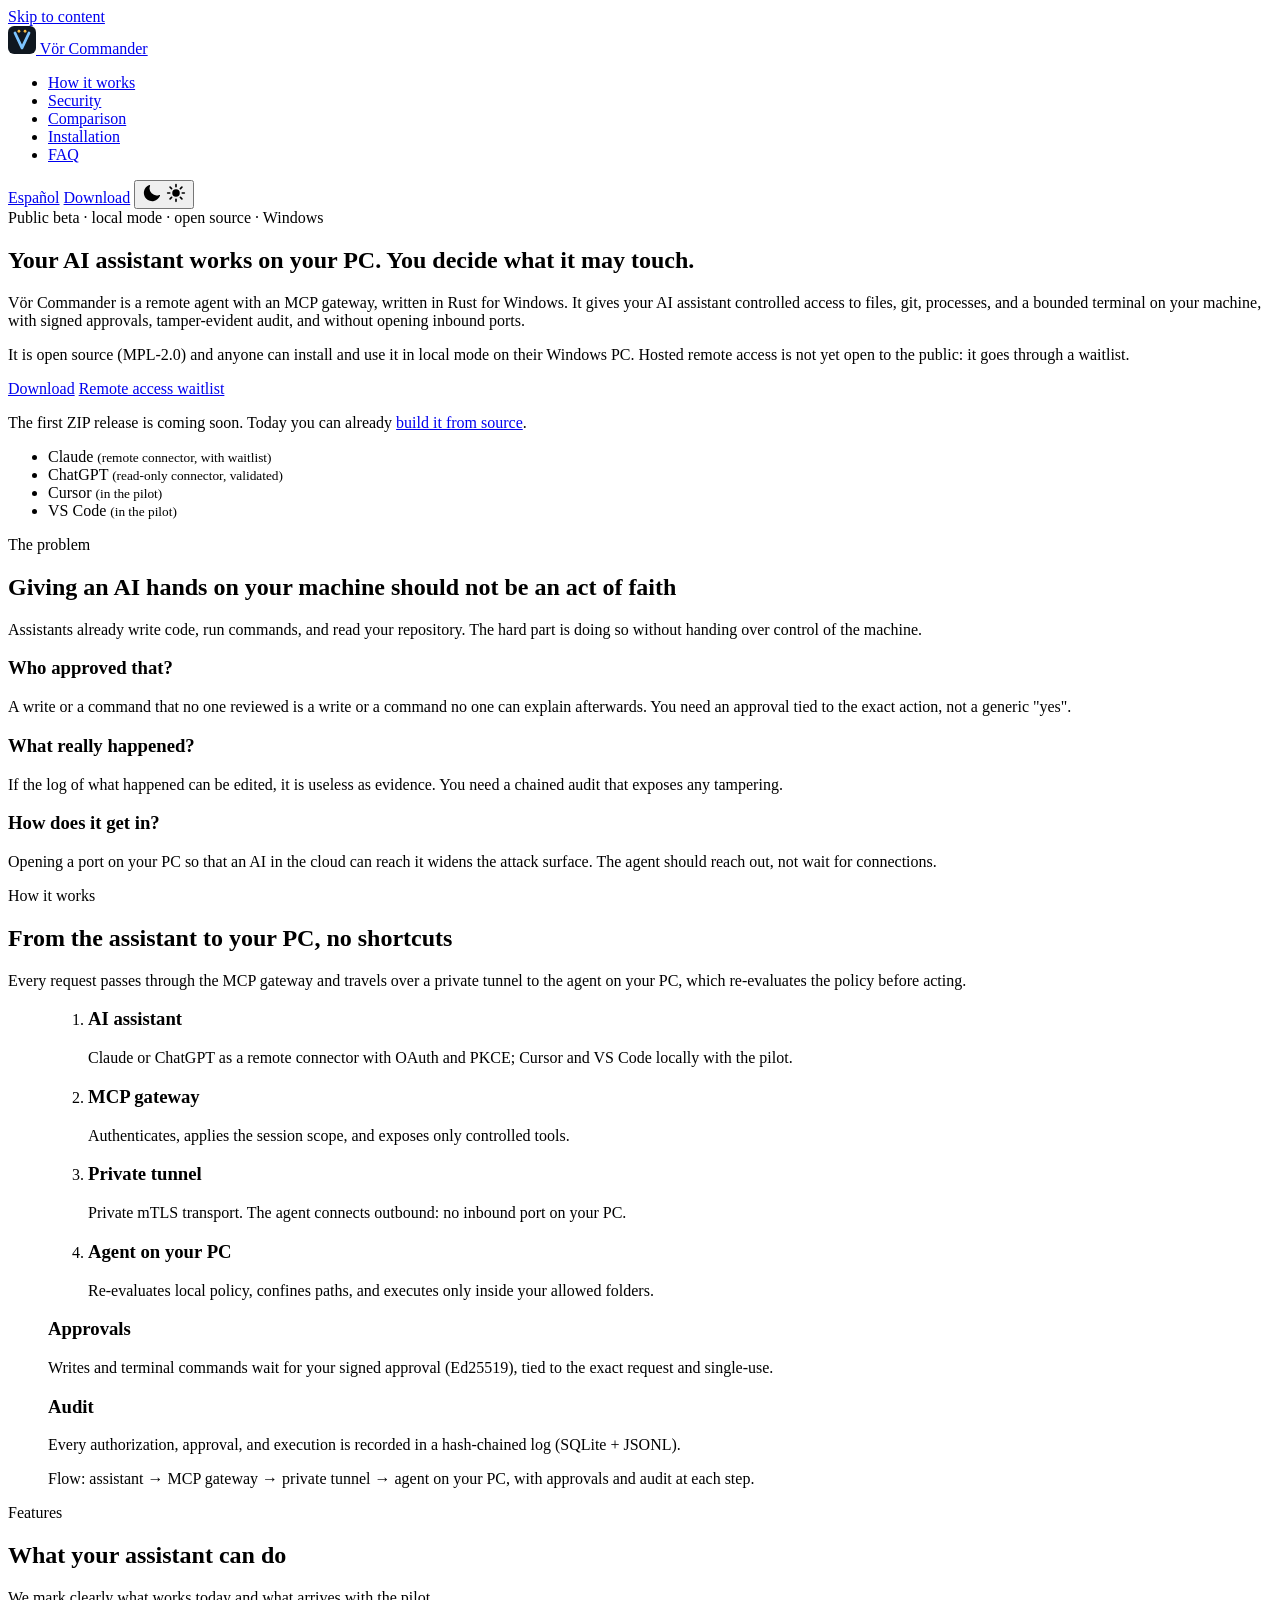
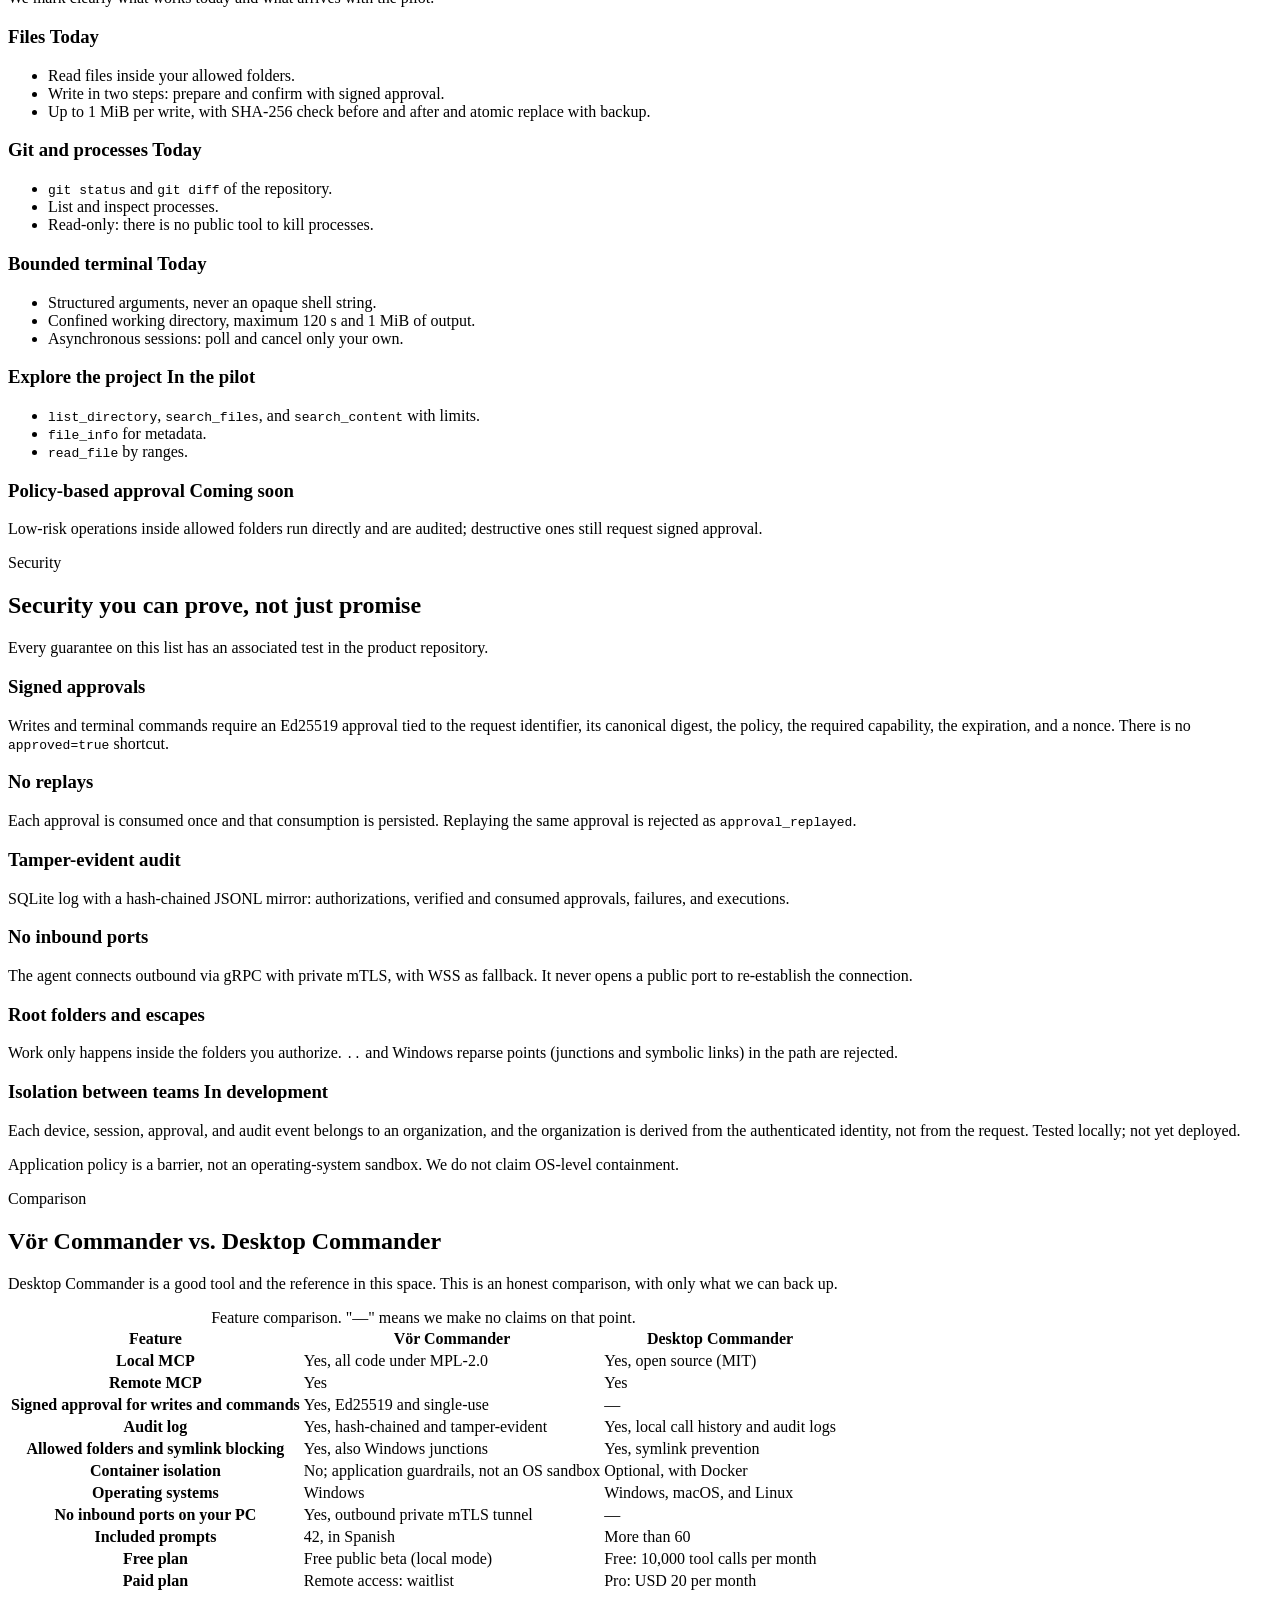
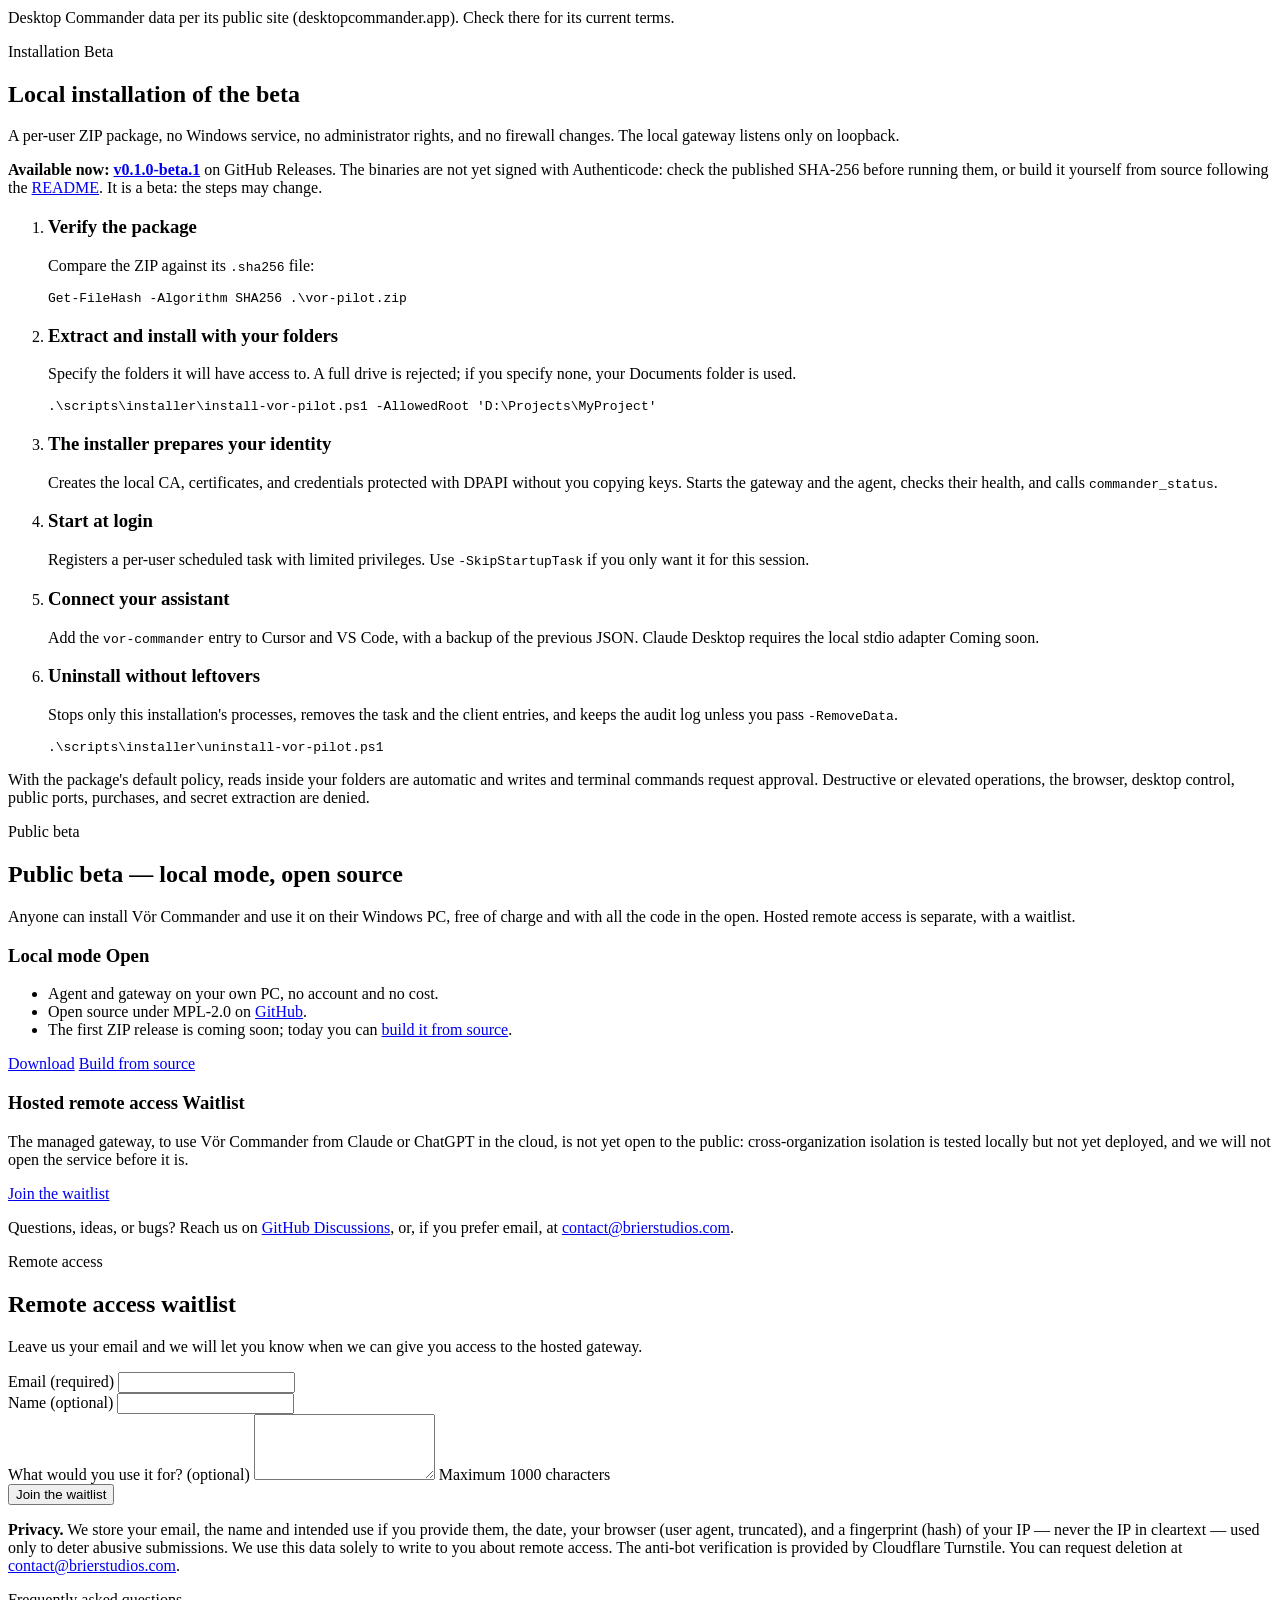
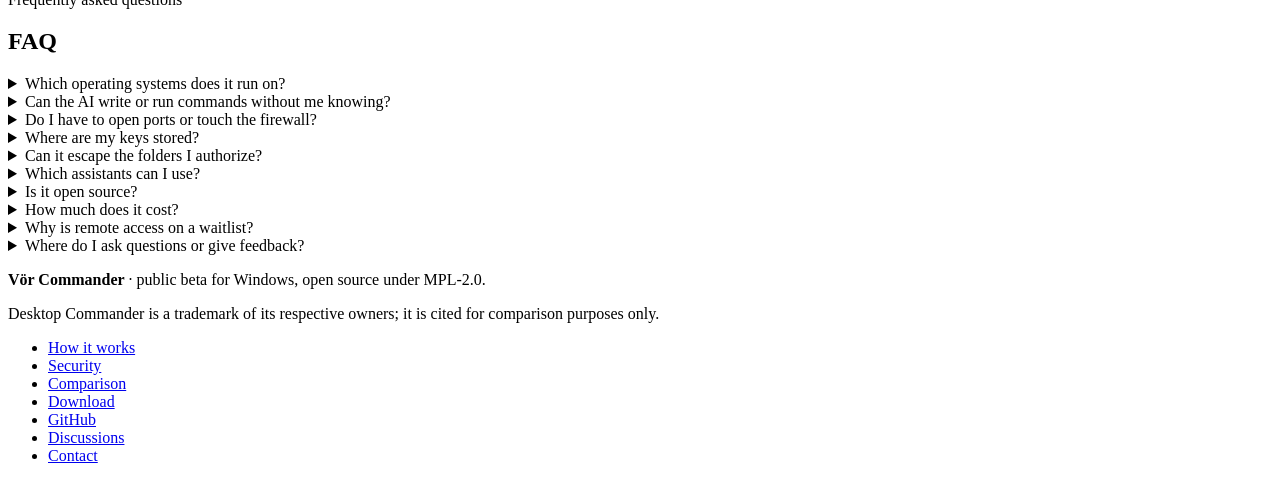
==== site/en/index.html @ 5ceae53d "Beta 2: escritura y terminal con aprobacion firmada, endurecimiento de seguridad y web en ingles - E" ====
<!doctype html>
<html lang="en">
<head>
  <meta charset="utf-8">
  <meta name="viewport" content="width=device-width, initial-scale=1">
  <title>Vör Commander — public beta, open source</title>
  <meta name="description" content="Vör Commander gives your AI assistant controlled access to files, git, processes, and a bounded terminal on your Windows PC, with signed approvals, tamper-evident audit, and no open ports. Public beta in local mode, open source under MPL-2.0.">
  <meta name="color-scheme" content="light dark">
  <meta name="theme-color" content="#f7f8fa" media="(prefers-color-scheme: light)">
  <meta name="theme-color" content="#0c1117" media="(prefers-color-scheme: dark)">
  <meta property="og:type" content="website">
  <meta property="og:title" content="Vör Commander — public beta, open source">
  <meta property="og:description" content="The same power over your machine, with security you can prove: signed approvals, audit, and no open ports.">
  <meta property="og:locale" content="en_US">
  <meta property="og:locale:alternate" content="es_ES">
  <link rel="alternate" hreflang="es" href="https://vorcommander.app/">
  <link rel="alternate" hreflang="en" href="https://vorcommander.app/en/">
  <link rel="alternate" hreflang="x-default" href="https://vorcommander.app/">
  <link rel="icon" href="/assets/favicon.svg" type="image/svg+xml">
  <link rel="stylesheet" href="/assets/styles.css">
  <script src="/assets/theme-init.js"></script>
  <script src="/assets/main.js" defer></script>
  <script src="/assets/waitlist.js" defer></script>
  <script src="/assets/lang-switch.js" defer></script>
  <script src="https://challenges.cloudflare.com/turnstile/v0/api.js" async defer></script>
</head>
<body>
  <a class="skip-link" href="#main">Skip to content</a>

  <header class="site-header">
    <div class="wrap header-inner">
      <a class="brand" href="#top" aria-label="Vör Commander, home">
        <svg viewBox="0 0 32 32" width="28" height="28" aria-hidden="true" focusable="false"><rect width="32" height="32" rx="7" fill="#0f1720"/><path d="M8 8l8 17 8-17" fill="none" stroke="#7cc4ff" stroke-width="3.2" stroke-linecap="round" stroke-linejoin="round"/><circle cx="12.5" cy="6" r="1.6" fill="#f5b942"/><circle cx="19.5" cy="6" r="1.6" fill="#f5b942"/></svg>
        Vör Commander
      </a>
      <nav class="nav" aria-label="Main">
        <ul class="nav-links">
          <li><a href="#como-funciona">How it works</a></li>
          <li><a href="#seguridad">Security</a></li>
          <li><a href="#comparativa">Comparison</a></li>
          <li><a href="#instalacion">Installation</a></li>
          <li><a href="#faq">FAQ</a></li>
        </ul>
        <a class="lang-switch" href="/" hreflang="es" lang="es">Español</a>
        <a class="btn btn-primary btn-sm header-cta" href="#beta">Download</a>
        <button class="theme-toggle" id="theme-toggle" type="button" aria-label="Change theme" aria-pressed="false" data-label-to-light="Switch to light theme" data-label-to-dark="Switch to dark theme">
          <svg class="icon-moon" viewBox="0 0 24 24" width="20" height="20" aria-hidden="true" focusable="false"><path fill="currentColor" d="M20.7 14.3A8.5 8.5 0 0 1 9.7 3.3a.75.75 0 0 0-.98-.9A10 10 0 1 0 21.6 15.3a.75.75 0 0 0-.9-1z"/></svg>
          <svg class="icon-sun" viewBox="0 0 24 24" width="20" height="20" aria-hidden="true" focusable="false"><circle cx="12" cy="12" r="4.5" fill="currentColor"/><g stroke="currentColor" stroke-width="2" stroke-linecap="round"><path d="M12 2v2.5M12 19.5V22M2 12h2.5M19.5 12H22M4.9 4.9l1.8 1.8M17.3 17.3l1.8 1.8M4.9 19.1l1.8-1.8M17.3 6.7l1.8-1.8"/></g></svg>
        </button>
      </nav>
    </div>
  </header>

  <main id="main">

    <!-- Hero -->
    <section class="hero" id="top" aria-labelledby="hero-title">
      <div class="wrap">
        <span class="eyebrow">Public beta · local mode · open source · Windows</span>
        <h1 id="hero-title">Your AI assistant works on your PC. <span>You decide what it may touch.</span></h1>
        <p class="lead">Vör Commander is a remote agent with an MCP gateway, written in Rust for Windows. It gives your AI assistant controlled access to files, git, processes, and a bounded terminal on your machine, with signed approvals, tamper-evident audit, and without opening inbound ports.</p>
        <p class="lead">It is open source (MPL-2.0) and anyone can install and use it in local mode on their Windows PC. Hosted remote access is not yet open to the public: it goes through a waitlist.</p>
        <div class="hero-actions">
          <a class="btn btn-primary" href="https://github.com/BrierAinz/vor-commander/releases">Download</a>
          <a class="btn btn-ghost" href="#lista-espera">Remote access waitlist</a>
        </div>
        <p class="hero-note">The first ZIP release is coming soon. Today you can already <a href="https://github.com/BrierAinz/vor-commander#readme">build it from source</a>.</p>
        <ul class="clients" aria-label="Compatible assistants">
          <li>Claude <small>(remote connector, with waitlist)</small></li>
          <li>ChatGPT <small>(read-only connector, validated)</small></li>
          <li>Cursor <small>(in the pilot)</small></li>
          <li>VS Code <small>(in the pilot)</small></li>
        </ul>
      </div>
    </section>

    <!-- Problema -->
    <section class="alt" id="problema" aria-labelledby="problema-title">
      <div class="wrap">
        <div class="section-head">
          <span class="eyebrow">The problem</span>
          <h2 id="problema-title">Giving an AI hands on your machine should not be an act of faith</h2>
          <p class="lead">Assistants already write code, run commands, and read your repository. The hard part is doing so without handing over control of the machine.</p>
        </div>
        <div class="grid grid-3">
          <div class="card">
            <h3>Who approved that?</h3>
            <p>A write or a command that no one reviewed is a write or a command no one can explain afterwards. You need an approval tied to the exact action, not a generic "yes".</p>
          </div>
          <div class="card">
            <h3>What really happened?</h3>
            <p>If the log of what happened can be edited, it is useless as evidence. You need a chained audit that exposes any tampering.</p>
          </div>
          <div class="card">
            <h3>How does it get in?</h3>
            <p>Opening a port on your PC so that an AI in the cloud can reach it widens the attack surface. The agent should reach out, not wait for connections.</p>
          </div>
        </div>
      </div>
    </section>

    <!-- Cómo funciona -->
    <section id="como-funciona" aria-labelledby="como-title">
      <div class="wrap">
        <div class="section-head">
          <span class="eyebrow">How it works</span>
          <h2 id="como-title">From the assistant to your PC, no shortcuts</h2>
          <p class="lead">Every request passes through the MCP gateway and travels over a private tunnel to the agent on your PC, which re-evaluates the policy before acting.</p>
        </div>

        <figure class="flow-figure" aria-labelledby="flow-caption">
          <ol class="flow">
            <li>
              <h3>AI assistant</h3>
              <p>Claude or ChatGPT as a remote connector with OAuth and PKCE; Cursor and VS Code locally with the pilot.</p>
            </li>
            <li>
              <h3>MCP gateway</h3>
              <p>Authenticates, applies the session scope, and exposes only controlled tools.</p>
            </li>
            <li>
              <h3>Private tunnel</h3>
              <p>Private mTLS transport. The agent connects outbound: no inbound port on your PC.</p>
            </li>
            <li>
              <h3>Agent on your PC</h3>
              <p>Re-evaluates local policy, confines paths, and executes only inside your allowed folders.</p>
            </li>
          </ol>
          <div class="flow-rails">
            <div class="rail rail-approve">
              <h3>Approvals</h3>
              <p>Writes and terminal commands wait for your signed approval (Ed25519), tied to the exact request and single-use.</p>
            </div>
            <div class="rail rail-audit">
              <h3>Audit</h3>
              <p>Every authorization, approval, and execution is recorded in a hash-chained log (SQLite + JSONL).</p>
            </div>
          </div>
          <figcaption id="flow-caption" class="note">Flow: assistant → MCP gateway → private tunnel → agent on your PC, with approvals and audit at each step.</figcaption>
        </figure>
      </div>
    </section>

    <!-- Funciones -->
    <section class="alt" id="funciones" aria-labelledby="funciones-title">
      <div class="wrap">
        <div class="section-head">
          <span class="eyebrow">Features</span>
          <h2 id="funciones-title">What your assistant can do</h2>
          <p class="lead">We mark clearly what works today and what arrives with the pilot.</p>
        </div>
        <div class="grid grid-3">
          <div class="card">
            <h3>Files <span class="tag tag-live">Today</span></h3>
            <ul>
              <li>Read files inside your allowed folders.</li>
              <li>Write in two steps: prepare and confirm with signed approval.</li>
              <li>Up to 1 MiB per write, with SHA-256 check before and after and atomic replace with backup.</li>
            </ul>
          </div>
          <div class="card">
            <h3>Git and processes <span class="tag tag-live">Today</span></h3>
            <ul>
              <li><code>git status</code> and <code>git diff</code> of the repository.</li>
              <li>List and inspect processes.</li>
              <li>Read-only: there is no public tool to kill processes.</li>
            </ul>
          </div>
          <div class="card">
            <h3>Bounded terminal <span class="tag tag-live">Today</span></h3>
            <ul>
              <li>Structured arguments, never an opaque shell string.</li>
              <li>Confined working directory, maximum 120 s and 1 MiB of output.</li>
              <li>Asynchronous sessions: poll and cancel only your own.</li>
            </ul>
          </div>
          <div class="card">
            <h3>Explore the project <span class="tag tag-soon">In the pilot</span></h3>
            <ul>
              <li><code>list_directory</code>, <code>search_files</code>, and <code>search_content</code> with limits.</li>
              <li><code>file_info</code> for metadata.</li>
              <li><code>read_file</code> by ranges.</li>
            </ul>
          </div>
          <div class="card">
            <h3>Policy-based approval <span class="tag tag-soon">Coming soon</span></h3>
            <p>Low-risk operations inside allowed folders run directly and are audited; destructive ones still request signed approval.</p>
          </div>
        </div>
      </div>
    </section>

    <!-- Seguridad -->
    <section id="seguridad" aria-labelledby="seguridad-title">
      <div class="wrap">
        <div class="section-head">
          <span class="eyebrow">Security</span>
          <h2 id="seguridad-title">Security you can prove, not just promise</h2>
          <p class="lead">Every guarantee on this list has an associated test in the product repository.</p>
        </div>
        <div class="grid grid-2">
          <div class="card">
            <h3>Signed approvals</h3>
            <p>Writes and terminal commands require an Ed25519 approval tied to the request identifier, its canonical digest, the policy, the required capability, the expiration, and a nonce. There is no <code>approved=true</code> shortcut.</p>
          </div>
          <div class="card">
            <h3>No replays</h3>
            <p>Each approval is consumed once and that consumption is persisted. Replaying the same approval is rejected as <code>approval_replayed</code>.</p>
          </div>
          <div class="card">
            <h3>Tamper-evident audit</h3>
            <p>SQLite log with a hash-chained JSONL mirror: authorizations, verified and consumed approvals, failures, and executions.</p>
          </div>
          <div class="card">
            <h3>No inbound ports</h3>
            <p>The agent connects outbound via gRPC with private mTLS, with WSS as fallback. It never opens a public port to re-establish the connection.</p>
          </div>
          <div class="card">
            <h3>Root folders and escapes</h3>
            <p>Work only happens inside the folders you authorize. <code>..</code> and Windows reparse points (junctions and symbolic links) in the path are rejected.</p>
          </div>
          <div class="card">
            <h3>Isolation between teams <span class="tag tag-soon">In development</span></h3>
            <p>Each device, session, approval, and audit event belongs to an organization, and the organization is derived from the authenticated identity, not from the request. Tested locally; not yet deployed.</p>
          </div>
        </div>
        <p class="note">Application policy is a barrier, not an operating-system sandbox. We do not claim OS-level containment.</p>
      </div>
    </section>

    <!-- Comparativa -->
    <section class="alt" id="comparativa" aria-labelledby="comparativa-title">
      <div class="wrap">
        <div class="section-head">
          <span class="eyebrow">Comparison</span>
          <h2 id="comparativa-title">Vör Commander vs. Desktop Commander</h2>
          <p class="lead">Desktop Commander is a good tool and the reference in this space. This is an honest comparison, with only what we can back up.</p>
        </div>
        <div class="table-wrap">
          <table>
            <caption>Feature comparison. "—" means we make no claims on that point.</caption>
            <thead>
              <tr>
                <th scope="col">Feature</th>
                <th scope="col">Vör Commander</th>
                <th scope="col">Desktop Commander</th>
              </tr>
            </thead>
            <tbody>
              <tr>
                <th scope="row">Local MCP</th>
                <td>Yes, all code under MPL-2.0</td>
                <td class="yes">Yes, open source (MIT)</td>
              </tr>
              <tr>
                <th scope="row">Remote MCP</th>
                <td class="yes">Yes</td>
                <td class="yes">Yes</td>
              </tr>
              <tr>
                <th scope="row">Signed approval for writes and commands</th>
                <td class="yes">Yes, Ed25519 and single-use</td>
                <td>—</td>
              </tr>
              <tr>
                <th scope="row">Audit log</th>
                <td class="yes">Yes, hash-chained and tamper-evident</td>
                <td class="yes">Yes, local call history and audit logs</td>
              </tr>
              <tr>
                <th scope="row">Allowed folders and symlink blocking</th>
                <td class="yes">Yes, also Windows junctions</td>
                <td class="yes">Yes, symlink prevention</td>
              </tr>
              <tr>
                <th scope="row">Container isolation</th>
                <td>No; application guardrails, not an OS sandbox</td>
                <td class="yes">Optional, with Docker</td>
              </tr>
              <tr>
                <th scope="row">Operating systems</th>
                <td>Windows</td>
                <td class="yes">Windows, macOS, and Linux</td>
              </tr>
              <tr>
                <th scope="row">No inbound ports on your PC</th>
                <td class="yes">Yes, outbound private mTLS tunnel</td>
                <td>—</td>
              </tr>
              <tr>
                <th scope="row">Included prompts</th>
                <td class="yes">42, in Spanish</td>
                <td class="yes">More than 60</td>
              </tr>
              <tr>
                <th scope="row">Free plan</th>
                <td>Free public beta (local mode)</td>
                <td>Free: 10,000 tool calls per month</td>
              </tr>
              <tr>
                <th scope="row">Paid plan</th>
                <td>Remote access: waitlist</td>
                <td>Pro: USD 20 per month</td>
              </tr>
            </tbody>
          </table>
        </div>
        <p class="table-note">Desktop Commander data per its public site (desktopcommander.app). Check there for its current terms.</p>
      </div>
    </section>

    <!-- Instalación -->
    <section id="instalacion" aria-labelledby="instalacion-title">
      <div class="wrap">
        <div class="section-head">
          <span class="eyebrow">Installation <span class="tag tag-soon">Beta</span></span>
          <h2 id="instalacion-title">Local installation of the beta</h2>
          <p class="lead">A per-user ZIP package, no Windows service, no administrator rights, and no firewall changes. The local gateway listens only on loopback.</p>
        </div>
        <div class="callout" role="note">
          <p><strong>Available now: <a href="https://github.com/BrierAinz/vor-commander/releases/tag/v0.1.0-beta.1">v0.1.0-beta.1</a></strong> on GitHub Releases. The binaries are not yet signed with Authenticode: check the published SHA-256 before running them, or build it yourself from source following the <a href="https://github.com/BrierAinz/vor-commander#readme">README</a>. It is a beta: the steps may change.</p>
        </div>
        <ol class="steps">
          <li>
            <h3>Verify the package</h3>
            <p>Compare the ZIP against its <code>.sha256</code> file:</p>
            <pre><code>Get-FileHash -Algorithm SHA256 .\vor-pilot.zip</code></pre>
          </li>
          <li>
            <h3>Extract and install with your folders</h3>
            <p>Specify the folders it will have access to. A full drive is rejected; if you specify none, your Documents folder is used.</p>
            <pre><code>.\scripts\installer\install-vor-pilot.ps1 -AllowedRoot 'D:\Projects\MyProject'</code></pre>
          </li>
          <li>
            <h3>The installer prepares your identity</h3>
            <p>Creates the local CA, certificates, and credentials protected with DPAPI without you copying keys. Starts the gateway and the agent, checks their health, and calls <code>commander_status</code>.</p>
          </li>
          <li>
            <h3>Start at login</h3>
            <p>Registers a per-user scheduled task with limited privileges. Use <code>-SkipStartupTask</code> if you only want it for this session.</p>
          </li>
          <li>
            <h3>Connect your assistant</h3>
            <p>Add the <code>vor-commander</code> entry to Cursor and VS Code, with a backup of the previous JSON. Claude Desktop requires the local stdio adapter <span class="tag tag-soon">Coming soon</span>.</p>
          </li>
          <li>
            <h3>Uninstall without leftovers</h3>
            <p>Stops only this installation's processes, removes the task and the client entries, and keeps the audit log unless you pass <code>-RemoveData</code>.</p>
            <pre><code>.\scripts\installer\uninstall-vor-pilot.ps1</code></pre>
          </li>
        </ol>
        <p class="note">With the package's default policy, reads inside your folders are automatic and writes and terminal commands request approval. Destructive or elevated operations, the browser, desktop control, public ports, purchases, and secret extraction are denied.</p>
      </div>
    </section>

    <!-- Beta pública -->
    <section class="alt" id="beta" aria-labelledby="beta-title">
      <div class="wrap">
        <div class="section-head">
          <span class="eyebrow">Public beta</span>
          <h2 id="beta-title">Public beta — local mode, open source</h2>
          <p class="lead">Anyone can install Vör Commander and use it on their Windows PC, free of charge and with all the code in the open. Hosted remote access is separate, with a waitlist.</p>
        </div>
        <div class="grid grid-2">
          <div class="card">
            <h3>Local mode <span class="tag tag-live">Open</span></h3>
            <ul>
              <li>Agent and gateway on your own PC, no account and no cost.</li>
              <li>Open source under MPL-2.0 on <a href="https://github.com/BrierAinz/vor-commander">GitHub</a>.</li>
              <li>The first ZIP release is coming soon; today you can <a href="https://github.com/BrierAinz/vor-commander#readme">build it from source</a>.</li>
            </ul>
            <div class="card-actions">
              <a class="btn btn-primary" href="https://github.com/BrierAinz/vor-commander/releases">Download</a>
              <a class="btn btn-ghost" href="https://github.com/BrierAinz/vor-commander#readme">Build from source</a>
            </div>
          </div>
          <div class="card">
            <h3>Hosted remote access <span class="tag tag-soon">Waitlist</span></h3>
            <p>The managed gateway, to use Vör Commander from Claude or ChatGPT in the cloud, is not yet open to the public: cross-organization isolation is tested locally but not yet deployed, and we will not open the service before it is.</p>
            <div class="card-actions">
              <a class="btn btn-ghost" href="#lista-espera">Join the waitlist</a>
            </div>
          </div>
        </div>
        <p class="note">Questions, ideas, or bugs? Reach us on <a href="https://github.com/BrierAinz/vor-commander/discussions">GitHub Discussions</a>, or, if you prefer email, at <a href="mailto:contact@brierstudios.com">contact@brierstudios.com</a>.</p>
      </div>
    </section>

    <!-- Lista de espera -->
    <section id="lista-espera" aria-labelledby="lista-espera-title">
      <div class="wrap waitlist">
        <div class="section-head">
          <span class="eyebrow">Remote access</span>
          <h2 id="lista-espera-title">Remote access waitlist</h2>
          <p class="lead">Leave us your email and we will let you know when we can give you access to the hosted gateway.</p>
        </div>
        <form class="card waitlist-card" id="waitlist-form" action="/api/waitlist" method="post"
              data-msg-turnstile-pending="Wait for the anti-bot verification to finish and try again."
              data-msg-sending="Sending…"
              data-msg-bad-response="Unexpected response from the server. Try again later."
              data-msg-unexpected="Unexpected error."
              data-msg-network="No connection to the server. Try again or write to us at contact@brierstudios.com.">
          <input type="hidden" name="lang" value="en">
          <div class="field">
            <label for="wl-email">Email <span class="field-req">(required)</span></label>
            <input id="wl-email" name="email" type="email" required maxlength="254" autocomplete="email" inputmode="email" spellcheck="false">
          </div>
          <div class="field">
            <label for="wl-name">Name <span class="field-opt">(optional)</span></label>
            <input id="wl-name" name="name" type="text" maxlength="200" autocomplete="name">
          </div>
          <div class="field">
            <label for="wl-use-case">What would you use it for? <span class="field-opt">(optional)</span></label>
            <textarea id="wl-use-case" name="use_case" rows="4" maxlength="1000" aria-describedby="wl-use-case-count"></textarea>
            <span class="field-hint" id="wl-use-case-count">Maximum 1000 characters</span>
          </div>
          <div class="cf-turnstile" data-sitekey="0x4AAAAAAFDNV7vMOq8tbebd" data-language="en" data-size="flexible"></div>
          <noscript><p class="note">The anti-bot verification requires JavaScript. If you have it disabled, write to us at <a href="mailto:contact@brierstudios.com?subject=V%C3%B6r%20Commander%20waitlist">contact@brierstudios.com</a>.</p></noscript>
          <button class="btn btn-primary" type="submit">Join the waitlist</button>
          <p class="form-status" id="waitlist-status" role="status" aria-live="polite"></p>
          <p class="privacy"><strong>Privacy.</strong> We store your email, the name and intended use if you provide them, the date, your browser (user agent, truncated), and a fingerprint (hash) of your IP — never the IP in cleartext — used only to deter abusive submissions. We use this data solely to write to you about remote access. The anti-bot verification is provided by Cloudflare Turnstile. You can request deletion at <a href="mailto:contact@brierstudios.com">contact@brierstudios.com</a>.</p>
        </form>
      </div>
    </section>

    <!-- FAQ -->
    <section id="faq" aria-labelledby="faq-title">
      <div class="wrap">
        <div class="section-head">
          <span class="eyebrow">Frequently asked questions</span>
          <h2 id="faq-title">FAQ</h2>
        </div>
        <div class="faq">
          <details>
            <summary>Which operating systems does it run on?</summary>
            <div><p>The agent is written in Rust and the beta is for Windows. Interactive owner approval is currently only available on Windows.</p></div>
          </details>
          <details>
            <summary>Can the AI write or run commands without me knowing?</summary>
            <div><p>Not today: every write and every terminal command goes through a prepare step and a confirm step with your signed approval. Policy-based approval, which will let low-risk operations inside your folders pass through and be audited, arrives with the pilot; destructive operations will keep requiring your signature.</p></div>
          </details>
          <details>
            <summary>Do I have to open ports or touch the firewall?</summary>
            <div><p>No. The agent connects outbound over a private tunnel with mTLS, and the local installer does not change the Windows firewall or open public ports.</p></div>
          </details>
          <details>
            <summary>Where are my keys stored?</summary>
            <div><p>In your Windows profile, protected with DPAPI. The key you use to sign approvals is held by neither the gateway nor the agent: the agent only knows your public key.</p></div>
          </details>
          <details>
            <summary>Can it escape the folders I authorize?</summary>
            <div><p>Paths are confined to your root folders. <code>..</code> and junctions or symbolic links in the path are rejected, and the terminal's working directory must remain inside an allowed folder.</p></div>
          </details>
          <details>
            <summary>Which assistants can I use?</summary>
            <div><p>Today, Claude as a remote connector (OAuth) with all the tools: read, git, processes, approved write, and terminal. ChatGPT: read-only connector (validated). Both remote connectors go through the hosted gateway, which for now is on the <a href="#lista-espera">waitlist</a>. The local installer wires up Cursor and VS Code automatically; a stdio adapter will bring local support for Claude Desktop <span class="tag tag-soon">Coming soon</span>.</p></div>
          </details>
          <details>
            <summary>Is it open source?</summary>
            <div><p>All the code is open under MPL-2.0 and lives on <a href="https://github.com/BrierAinz/vor-commander">GitHub</a>. The hosted service is operated by Brier Studios; the "Vör Commander" brand is not covered by the code license.</p></div>
          </details>
          <details>
            <summary>How much does it cost?</summary>
            <div><p>The public beta in local mode is free. Hosted remote access does not yet have a public price: join the <a href="#lista-espera">waitlist</a> and we will write to you.</p></div>
          </details>
          <details>
            <summary>Why is remote access on a waitlist?</summary>
            <div><p>Because the hosted gateway's cross-organization isolation is tested locally but not yet deployed. Until it is, we are not opening the remote service to the public. Local mode does not depend on it and is open as of today.</p></div>
          </details>
          <details>
            <summary>Where do I ask questions or give feedback?</summary>
            <div><p>On <a href="https://github.com/BrierAinz/vor-commander/discussions">GitHub Discussions</a>. Security bugs, via the private channel described in <a href="https://github.com/BrierAinz/vor-commander/blob/main/SECURITY.md">SECURITY.md</a>. You can also write to <a href="mailto:contact@brierstudios.com">contact@brierstudios.com</a>.</p></div>
          </details>
        </div>
      </div>
    </section>

  </main>

  <footer class="site-footer">
    <div class="wrap footer-inner">
      <div>
        <p><strong>Vör Commander</strong> · public beta for Windows, open source under MPL-2.0.</p>
        <p>Desktop Commander is a trademark of its respective owners; it is cited for comparison purposes only.</p>
      </div>
      <ul class="footer-links" aria-label="Footer">
        <li><a href="#como-funciona">How it works</a></li>
        <li><a href="#seguridad">Security</a></li>
        <li><a href="#comparativa">Comparison</a></li>
        <li><a href="#beta">Download</a></li>
        <li><a href="https://github.com/BrierAinz/vor-commander">GitHub</a></li>
        <li><a href="https://github.com/BrierAinz/vor-commander/discussions">Discussions</a></li>
        <li><a href="mailto:contact@brierstudios.com">Contact</a></li>
      </ul>
    </div>
  </footer>
</body>
</html>
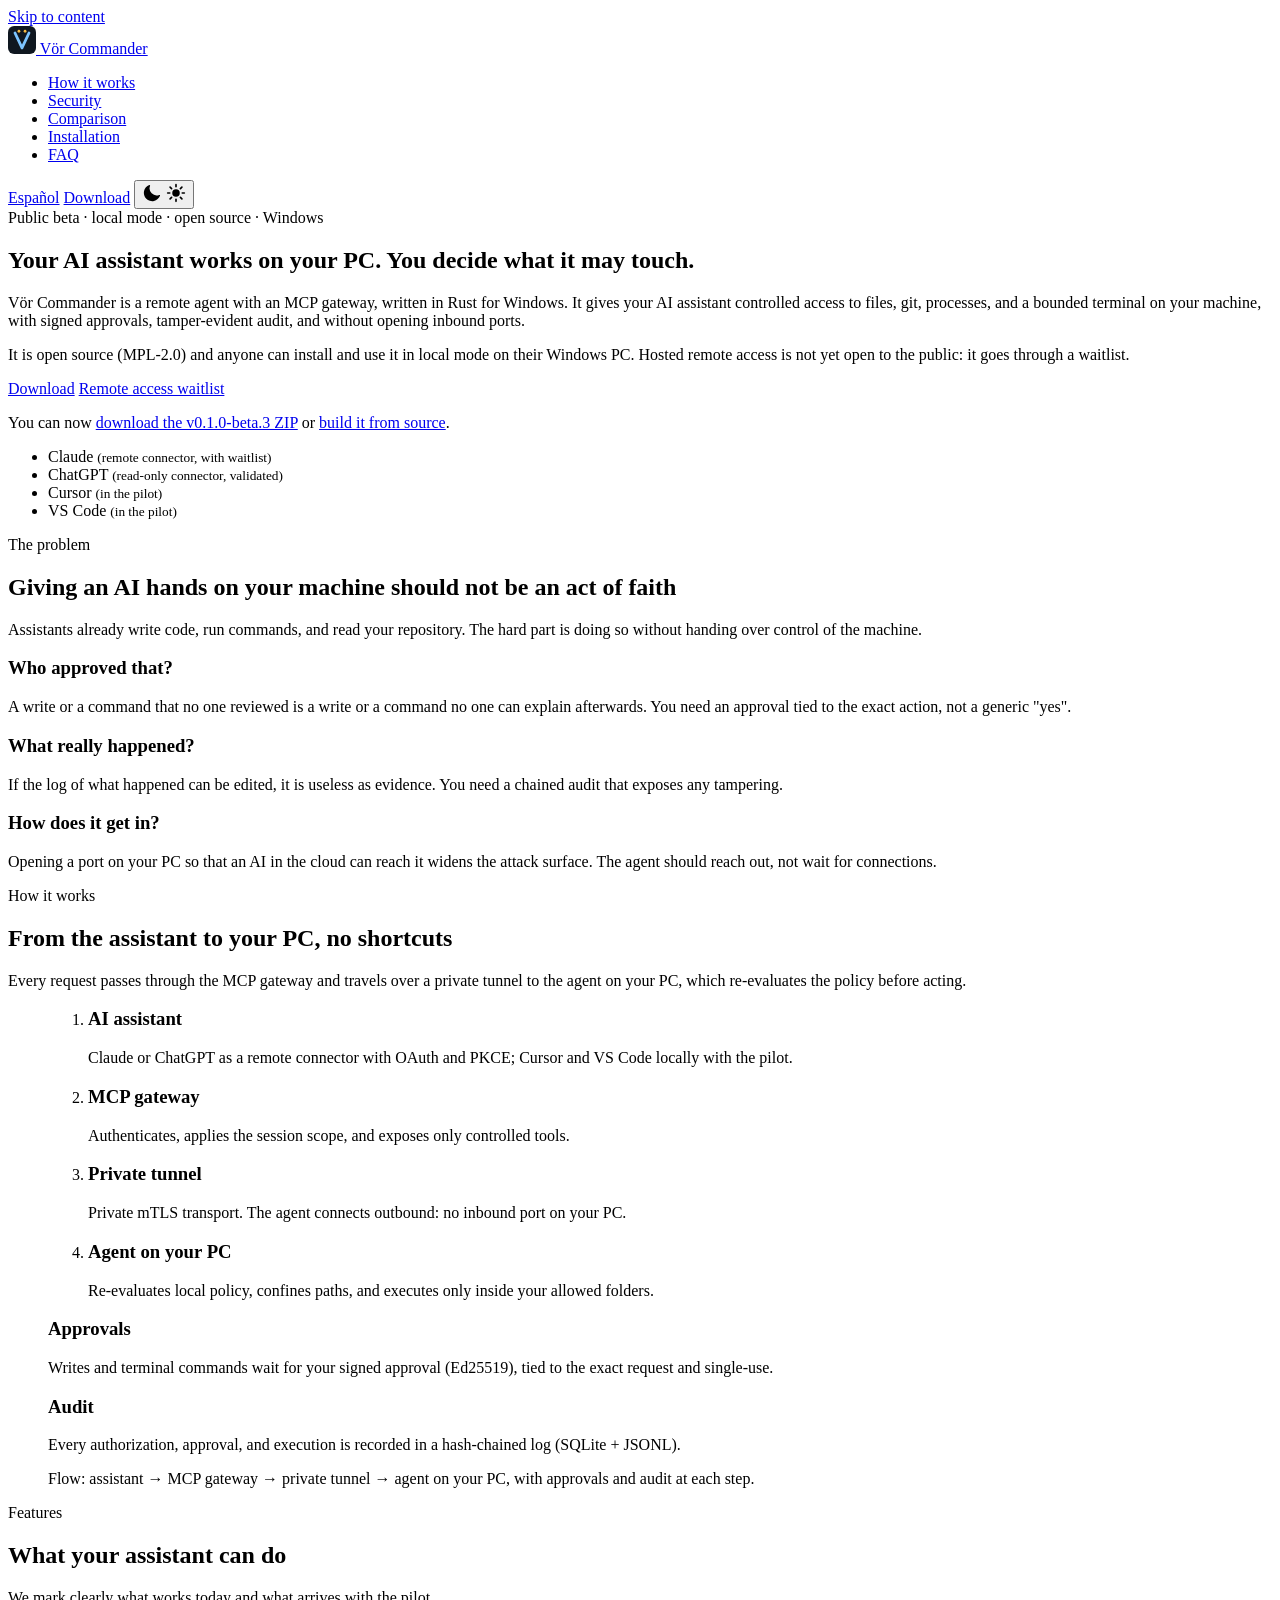
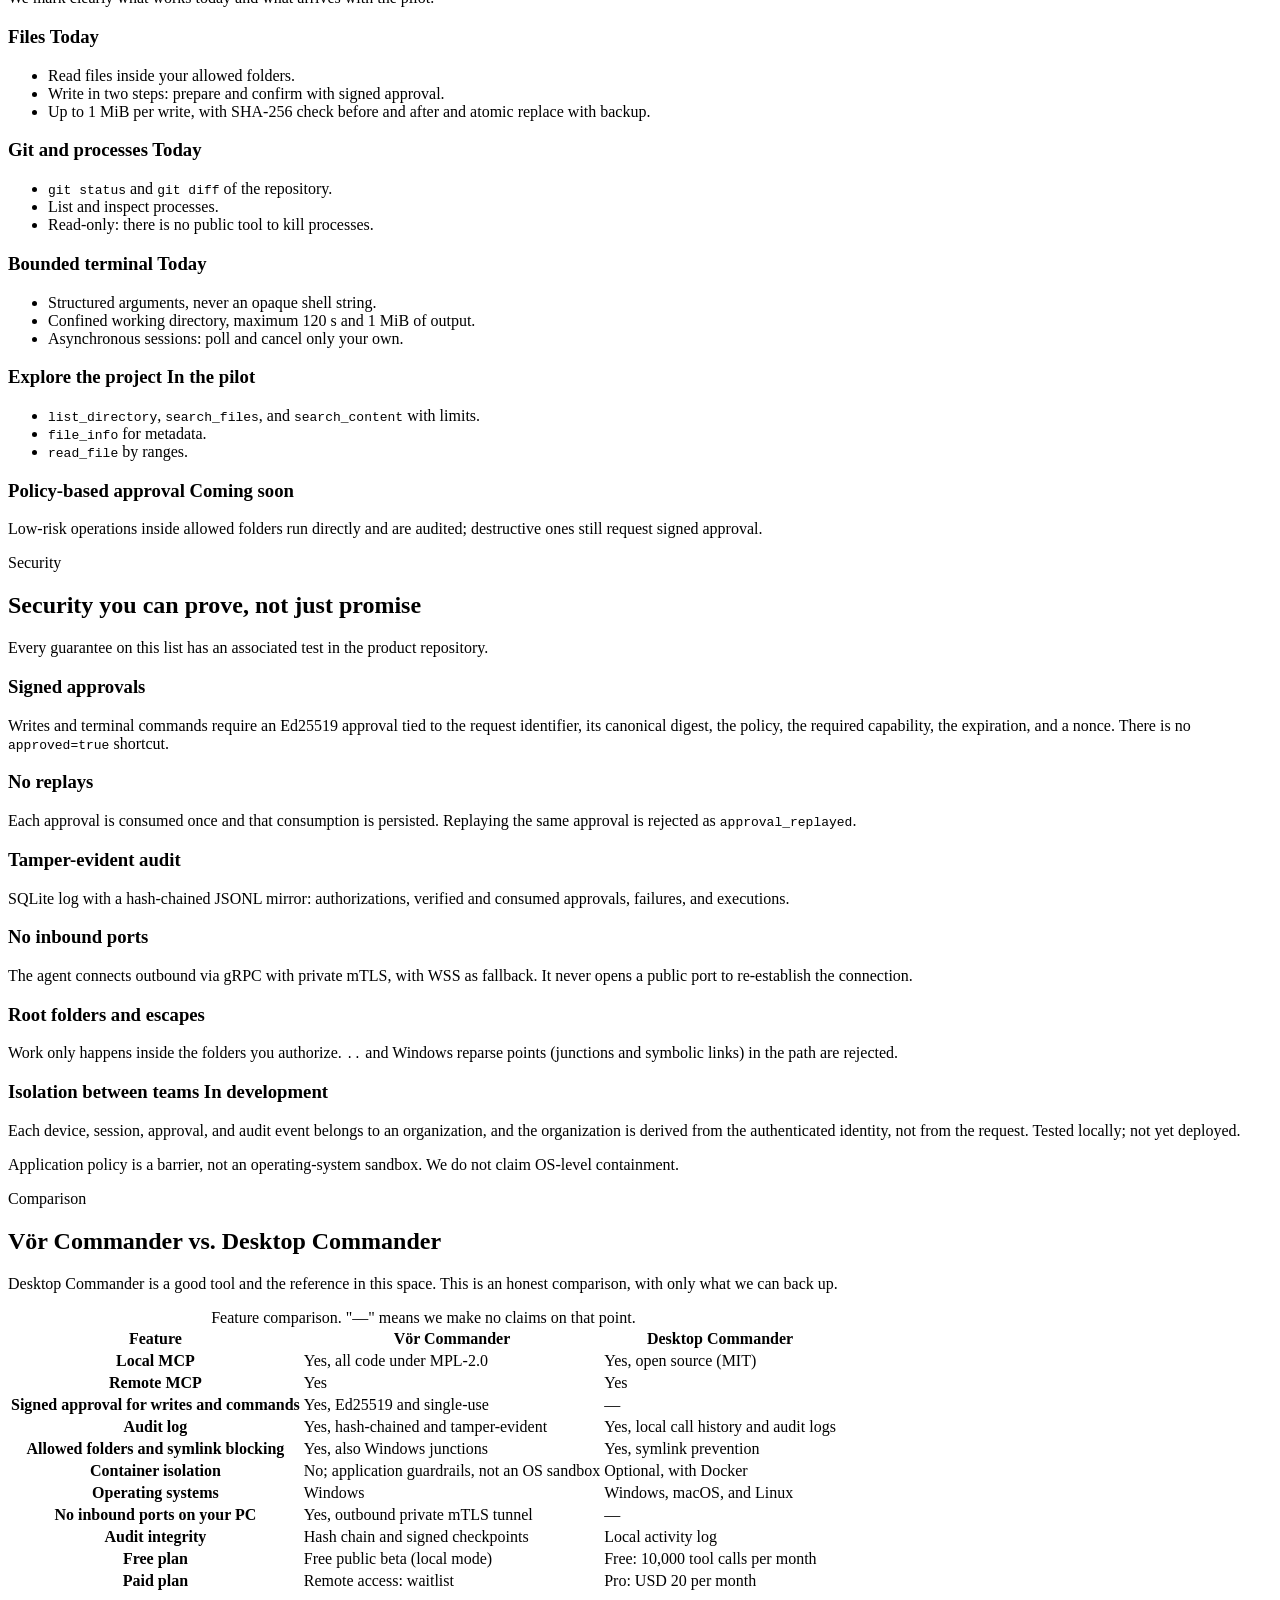
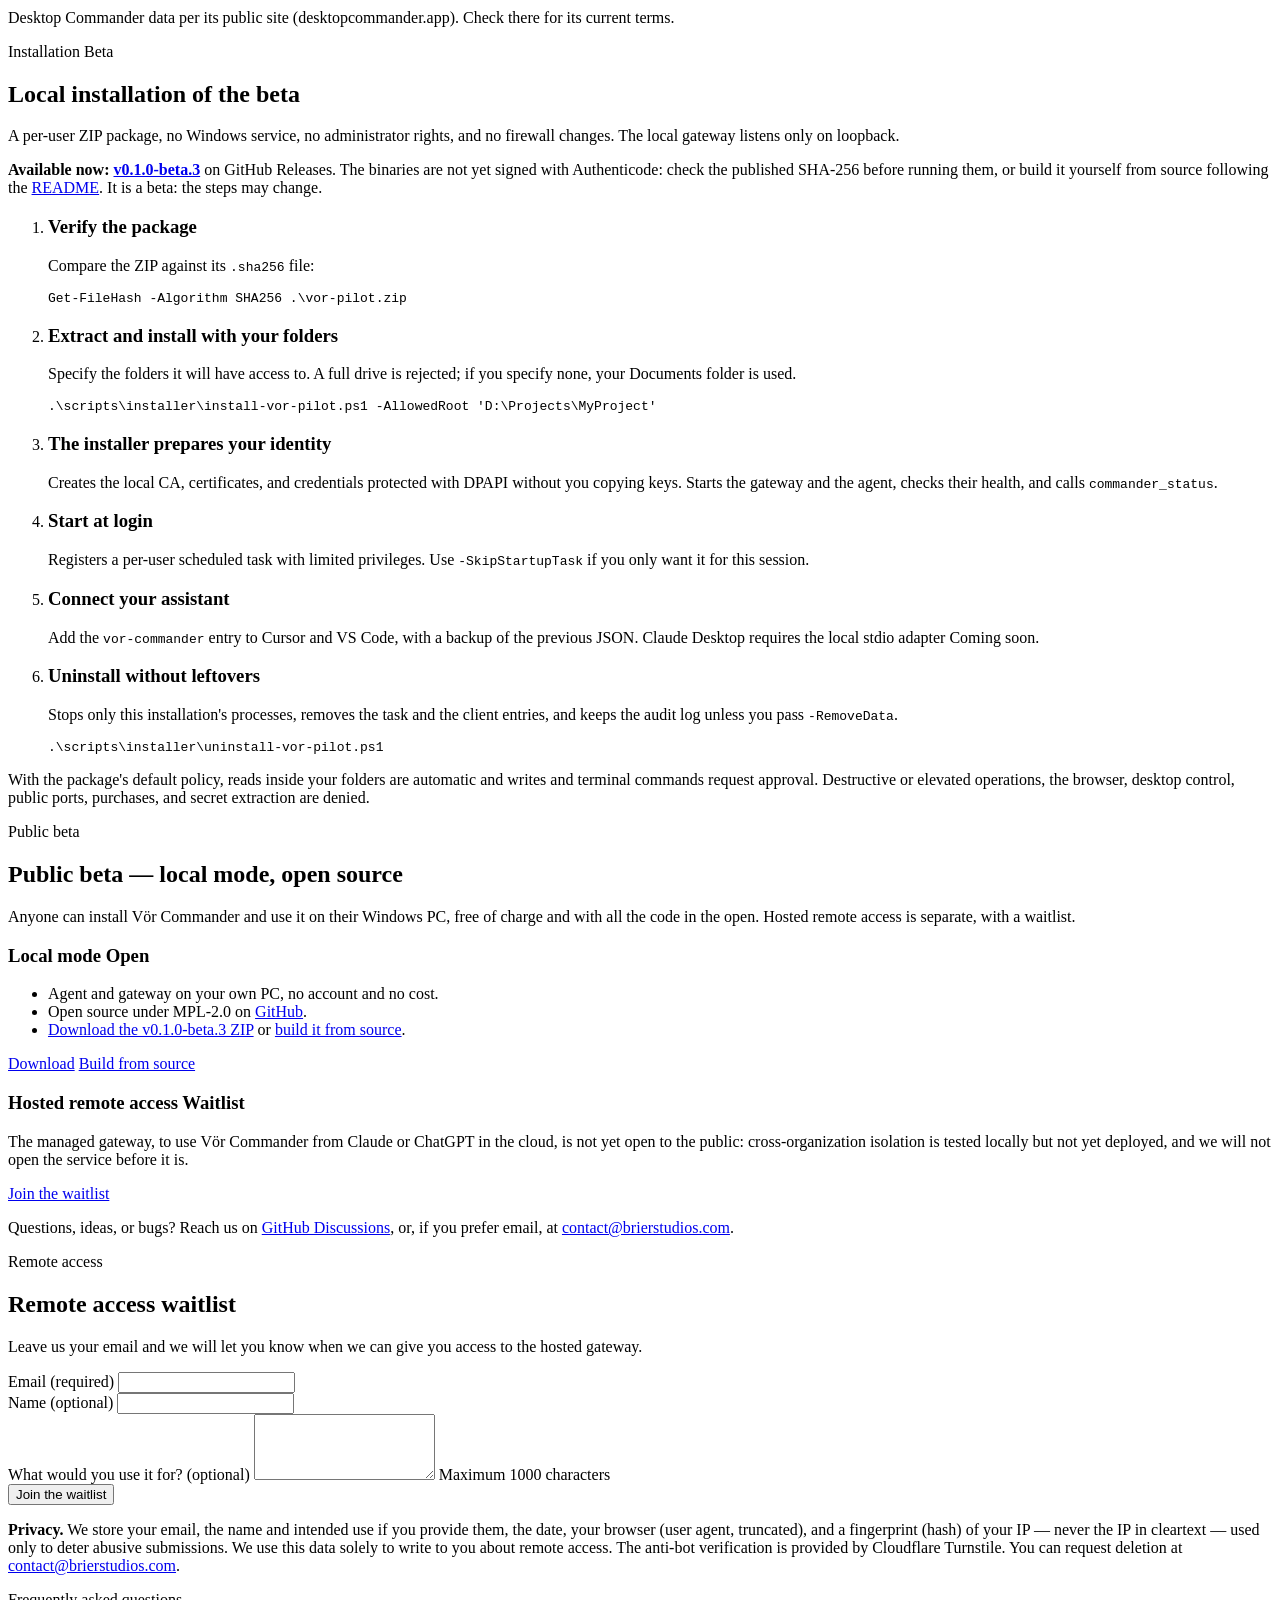
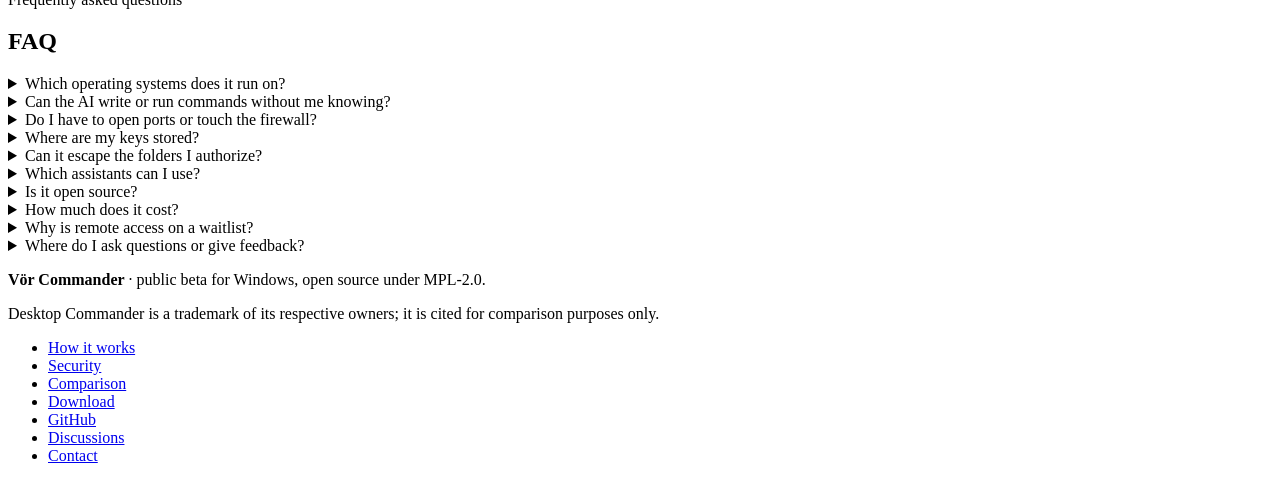
==== commit 93d39016: "Beta 3: parche de seguridad de rustls, rutas de persistencia con firma, CI con auditoria de dependen" ====
--- a/site/en/index.html
+++ b/site/en/index.html
@@ -35,15 +35,15 @@
       </a>
       <nav class="nav" aria-label="Main">
         <ul class="nav-links">
-          <li><a href="#como-funciona">How it works</a></li>
-          <li><a href="#seguridad">Security</a></li>
-          <li><a href="#comparativa">Comparison</a></li>
-          <li><a href="#instalacion">Installation</a></li>
+          <li><a href="#how-it-works">How it works</a></li>
+          <li><a href="#security">Security</a></li>
+          <li><a href="#comparison">Comparison</a></li>
+          <li><a href="#installation">Installation</a></li>
           <li><a href="#faq">FAQ</a></li>
         </ul>
         <a class="lang-switch" href="/" hreflang="es" lang="es">Español</a>
         <a class="btn btn-primary btn-sm header-cta" href="#beta">Download</a>
-        <button class="theme-toggle" id="theme-toggle" type="button" aria-label="Change theme" aria-pressed="false" data-label-to-light="Switch to light theme" data-label-to-dark="Switch to dark theme">
+        <button class="theme-toggle" id="theme-toggle" type="button" aria-label="Visual theme" aria-pressed="false">
           <svg class="icon-moon" viewBox="0 0 24 24" width="20" height="20" aria-hidden="true" focusable="false"><path fill="currentColor" d="M20.7 14.3A8.5 8.5 0 0 1 9.7 3.3a.75.75 0 0 0-.98-.9A10 10 0 1 0 21.6 15.3a.75.75 0 0 0-.9-1z"/></svg>
           <svg class="icon-sun" viewBox="0 0 24 24" width="20" height="20" aria-hidden="true" focusable="false"><circle cx="12" cy="12" r="4.5" fill="currentColor"/><g stroke="currentColor" stroke-width="2" stroke-linecap="round"><path d="M12 2v2.5M12 19.5V22M2 12h2.5M19.5 12H22M4.9 4.9l1.8 1.8M17.3 17.3l1.8 1.8M4.9 19.1l1.8-1.8M17.3 6.7l1.8-1.8"/></g></svg>
         </button>
@@ -51,7 +51,7 @@
     </div>
   </header>
 
-  <main id="main">
+  <main id="main" tabindex="-1">
 
     <!-- Hero -->
     <section class="hero" id="top" aria-labelledby="hero-title">
@@ -62,9 +62,9 @@
         <p class="lead">It is open source (MPL-2.0) and anyone can install and use it in local mode on their Windows PC. Hosted remote access is not yet open to the public: it goes through a waitlist.</p>
         <div class="hero-actions">
           <a class="btn btn-primary" href="https://github.com/BrierAinz/vor-commander/releases">Download</a>
-          <a class="btn btn-ghost" href="#lista-espera">Remote access waitlist</a>
-        </div>
-        <p class="hero-note">The first ZIP release is coming soon. Today you can already <a href="https://github.com/BrierAinz/vor-commander#readme">build it from source</a>.</p>
+          <a class="btn btn-ghost" href="#waitlist">Remote access waitlist</a>
+        </div>
+        <p class="hero-note">You can now <a href="https://github.com/BrierAinz/vor-commander/releases/download/v0.1.0-beta.3/VorCommanderPilot-0.1.0-beta.3-win-x64.zip">download the v0.1.0-beta.3 ZIP</a> or <a href="https://github.com/BrierAinz/vor-commander#readme">build it from source</a>.</p>
         <ul class="clients" aria-label="Compatible assistants">
           <li>Claude <small>(remote connector, with waitlist)</small></li>
           <li>ChatGPT <small>(read-only connector, validated)</small></li>
@@ -100,7 +100,7 @@
     </section>
 
     <!-- Cómo funciona -->
-    <section id="como-funciona" aria-labelledby="como-title">
+    <section id="how-it-works" aria-labelledby="como-title">
       <div class="wrap">
         <div class="section-head">
           <span class="eyebrow">How it works</span>
@@ -192,7 +192,7 @@
     </section>
 
     <!-- Seguridad -->
-    <section id="seguridad" aria-labelledby="seguridad-title">
+    <section id="security" aria-labelledby="seguridad-title">
       <div class="wrap">
         <div class="section-head">
           <span class="eyebrow">Security</span>
@@ -230,7 +230,7 @@
     </section>
 
     <!-- Comparativa -->
-    <section class="alt" id="comparativa" aria-labelledby="comparativa-title">
+    <section class="alt" id="comparison" aria-labelledby="comparativa-title">
       <div class="wrap">
         <div class="section-head">
           <span class="eyebrow">Comparison</span>
@@ -289,9 +289,9 @@
                 <td>—</td>
               </tr>
               <tr>
-                <th scope="row">Included prompts</th>
-                <td class="yes">42, in Spanish</td>
-                <td class="yes">More than 60</td>
+                <th scope="row">Audit integrity</th>
+                <td class="yes">Hash chain and signed checkpoints</td>
+                <td>Local activity log</td>
               </tr>
               <tr>
                 <th scope="row">Free plan</th>
@@ -311,7 +311,7 @@
     </section>
 
     <!-- Instalación -->
-    <section id="instalacion" aria-labelledby="instalacion-title">
+    <section id="installation" aria-labelledby="instalacion-title">
       <div class="wrap">
         <div class="section-head">
           <span class="eyebrow">Installation <span class="tag tag-soon">Beta</span></span>
@@ -319,7 +319,7 @@
           <p class="lead">A per-user ZIP package, no Windows service, no administrator rights, and no firewall changes. The local gateway listens only on loopback.</p>
         </div>
         <div class="callout" role="note">
-          <p><strong>Available now: <a href="https://github.com/BrierAinz/vor-commander/releases/tag/v0.1.0-beta.1">v0.1.0-beta.1</a></strong> on GitHub Releases. The binaries are not yet signed with Authenticode: check the published SHA-256 before running them, or build it yourself from source following the <a href="https://github.com/BrierAinz/vor-commander#readme">README</a>. It is a beta: the steps may change.</p>
+          <p><strong>Available now: <a href="https://github.com/BrierAinz/vor-commander/releases/tag/v0.1.0-beta.3">v0.1.0-beta.3</a></strong> on GitHub Releases. The binaries are not yet signed with Authenticode: check the published SHA-256 before running them, or build it yourself from source following the <a href="https://github.com/BrierAinz/vor-commander#readme">README</a>. It is a beta: the steps may change.</p>
         </div>
         <ol class="steps">
           <li>
@@ -368,7 +368,7 @@
             <ul>
               <li>Agent and gateway on your own PC, no account and no cost.</li>
               <li>Open source under MPL-2.0 on <a href="https://github.com/BrierAinz/vor-commander">GitHub</a>.</li>
-              <li>The first ZIP release is coming soon; today you can <a href="https://github.com/BrierAinz/vor-commander#readme">build it from source</a>.</li>
+              <li><a href="https://github.com/BrierAinz/vor-commander/releases/download/v0.1.0-beta.3/VorCommanderPilot-0.1.0-beta.3-win-x64.zip">Download the v0.1.0-beta.3 ZIP</a> or <a href="https://github.com/BrierAinz/vor-commander#readme">build it from source</a>.</li>
             </ul>
             <div class="card-actions">
               <a class="btn btn-primary" href="https://github.com/BrierAinz/vor-commander/releases">Download</a>
@@ -379,7 +379,7 @@
             <h3>Hosted remote access <span class="tag tag-soon">Waitlist</span></h3>
             <p>The managed gateway, to use Vör Commander from Claude or ChatGPT in the cloud, is not yet open to the public: cross-organization isolation is tested locally but not yet deployed, and we will not open the service before it is.</p>
             <div class="card-actions">
-              <a class="btn btn-ghost" href="#lista-espera">Join the waitlist</a>
+              <a class="btn btn-ghost" href="#waitlist">Join the waitlist</a>
             </div>
           </div>
         </div>
@@ -388,7 +388,7 @@
     </section>
 
     <!-- Lista de espera -->
-    <section id="lista-espera" aria-labelledby="lista-espera-title">
+    <section id="waitlist" aria-labelledby="lista-espera-title">
       <div class="wrap waitlist">
         <div class="section-head">
           <span class="eyebrow">Remote access</span>
@@ -397,6 +397,7 @@
         </div>
         <form class="card waitlist-card" id="waitlist-form" action="/api/waitlist" method="post"
               data-msg-turnstile-pending="Wait for the anti-bot verification to finish and try again."
+              data-msg-turnstile-unavailable="The anti-bot verification could not load. Pause your ad or privacy blocker and reload the page, or email us:"
               data-msg-sending="Sending…"
               data-msg-bad-response="Unexpected response from the server. Try again later."
               data-msg-unexpected="Unexpected error."
@@ -404,7 +405,7 @@
           <input type="hidden" name="lang" value="en">
           <div class="field">
             <label for="wl-email">Email <span class="field-req">(required)</span></label>
-            <input id="wl-email" name="email" type="email" required maxlength="254" autocomplete="email" inputmode="email" spellcheck="false">
+            <input id="wl-email" name="email" type="email" required maxlength="254" autocomplete="email" inputmode="email" spellcheck="false" aria-describedby="waitlist-status">
           </div>
           <div class="field">
             <label for="wl-name">Name <span class="field-opt">(optional)</span></label>
@@ -418,7 +419,7 @@
           <div class="cf-turnstile" data-sitekey="0x4AAAAAAFDNV7vMOq8tbebd" data-language="en" data-size="flexible"></div>
           <noscript><p class="note">The anti-bot verification requires JavaScript. If you have it disabled, write to us at <a href="mailto:contact@brierstudios.com?subject=V%C3%B6r%20Commander%20waitlist">contact@brierstudios.com</a>.</p></noscript>
           <button class="btn btn-primary" type="submit">Join the waitlist</button>
-          <p class="form-status" id="waitlist-status" role="status" aria-live="polite"></p>
+          <p class="form-status" id="waitlist-status" role="status" aria-live="polite" tabindex="-1"></p>
           <p class="privacy"><strong>Privacy.</strong> We store your email, the name and intended use if you provide them, the date, your browser (user agent, truncated), and a fingerprint (hash) of your IP — never the IP in cleartext — used only to deter abusive submissions. We use this data solely to write to you about remote access. The anti-bot verification is provided by Cloudflare Turnstile. You can request deletion at <a href="mailto:contact@brierstudios.com">contact@brierstudios.com</a>.</p>
         </form>
       </div>
@@ -454,7 +455,7 @@
           </details>
           <details>
             <summary>Which assistants can I use?</summary>
-            <div><p>Today, Claude as a remote connector (OAuth) with all the tools: read, git, processes, approved write, and terminal. ChatGPT: read-only connector (validated). Both remote connectors go through the hosted gateway, which for now is on the <a href="#lista-espera">waitlist</a>. The local installer wires up Cursor and VS Code automatically; a stdio adapter will bring local support for Claude Desktop <span class="tag tag-soon">Coming soon</span>.</p></div>
+            <div><p>Today, Claude as a remote connector (OAuth) with all the tools: read, git, processes, approved write, and terminal. ChatGPT: read-only connector (validated). Both remote connectors go through the hosted gateway, which for now is on the <a href="#waitlist">waitlist</a>. The local installer wires up Cursor and VS Code automatically; a stdio adapter will bring local support for Claude Desktop <span class="tag tag-soon">Coming soon</span>.</p></div>
           </details>
           <details>
             <summary>Is it open source?</summary>
@@ -462,7 +463,7 @@
           </details>
           <details>
             <summary>How much does it cost?</summary>
-            <div><p>The public beta in local mode is free. Hosted remote access does not yet have a public price: join the <a href="#lista-espera">waitlist</a> and we will write to you.</p></div>
+            <div><p>The public beta in local mode is free. Hosted remote access does not yet have a public price: join the <a href="#waitlist">waitlist</a> and we will write to you.</p></div>
           </details>
           <details>
             <summary>Why is remote access on a waitlist?</summary>
@@ -485,9 +486,9 @@
         <p>Desktop Commander is a trademark of its respective owners; it is cited for comparison purposes only.</p>
       </div>
       <ul class="footer-links" aria-label="Footer">
-        <li><a href="#como-funciona">How it works</a></li>
-        <li><a href="#seguridad">Security</a></li>
-        <li><a href="#comparativa">Comparison</a></li>
+        <li><a href="#how-it-works">How it works</a></li>
+        <li><a href="#security">Security</a></li>
+        <li><a href="#comparison">Comparison</a></li>
         <li><a href="#beta">Download</a></li>
         <li><a href="https://github.com/BrierAinz/vor-commander">GitHub</a></li>
         <li><a href="https://github.com/BrierAinz/vor-commander/discussions">Discussions</a></li>
@@ -496,4 +497,4 @@
     </div>
   </footer>
 </body>
-</html>+</html>
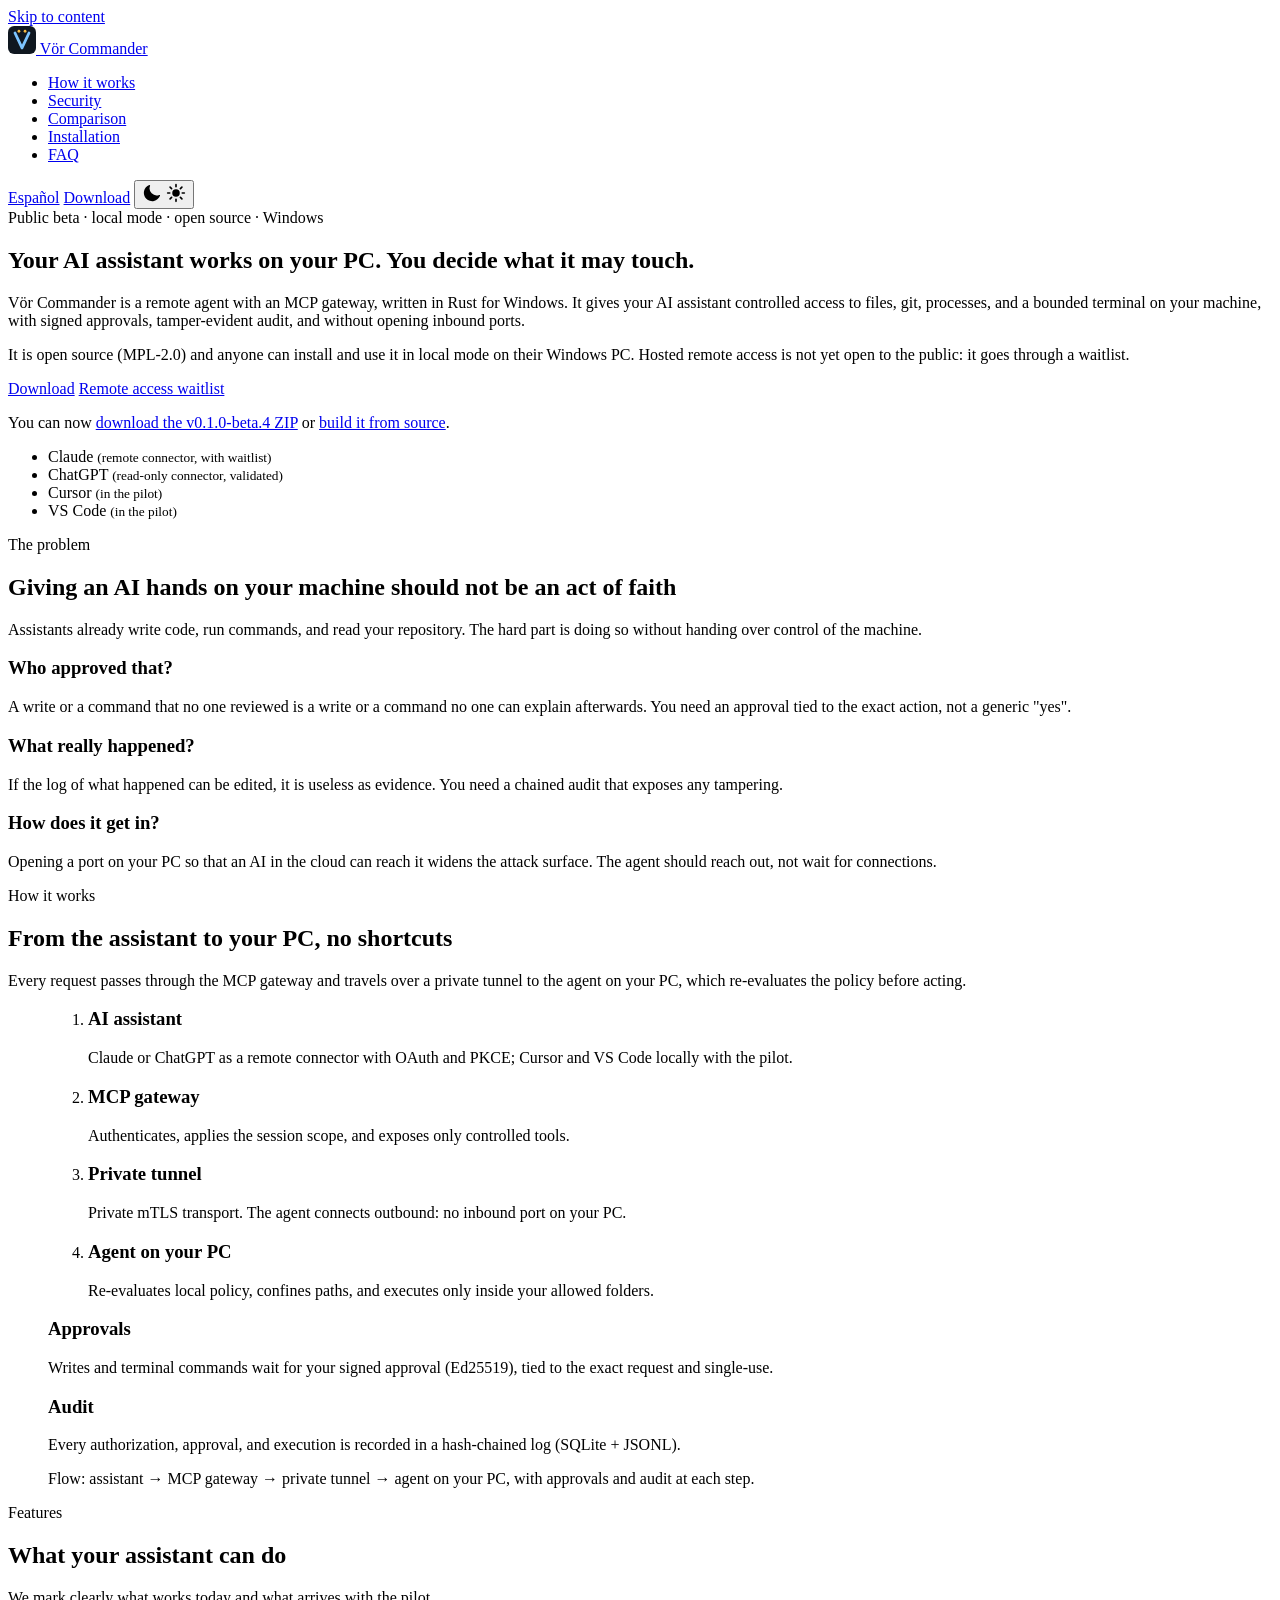
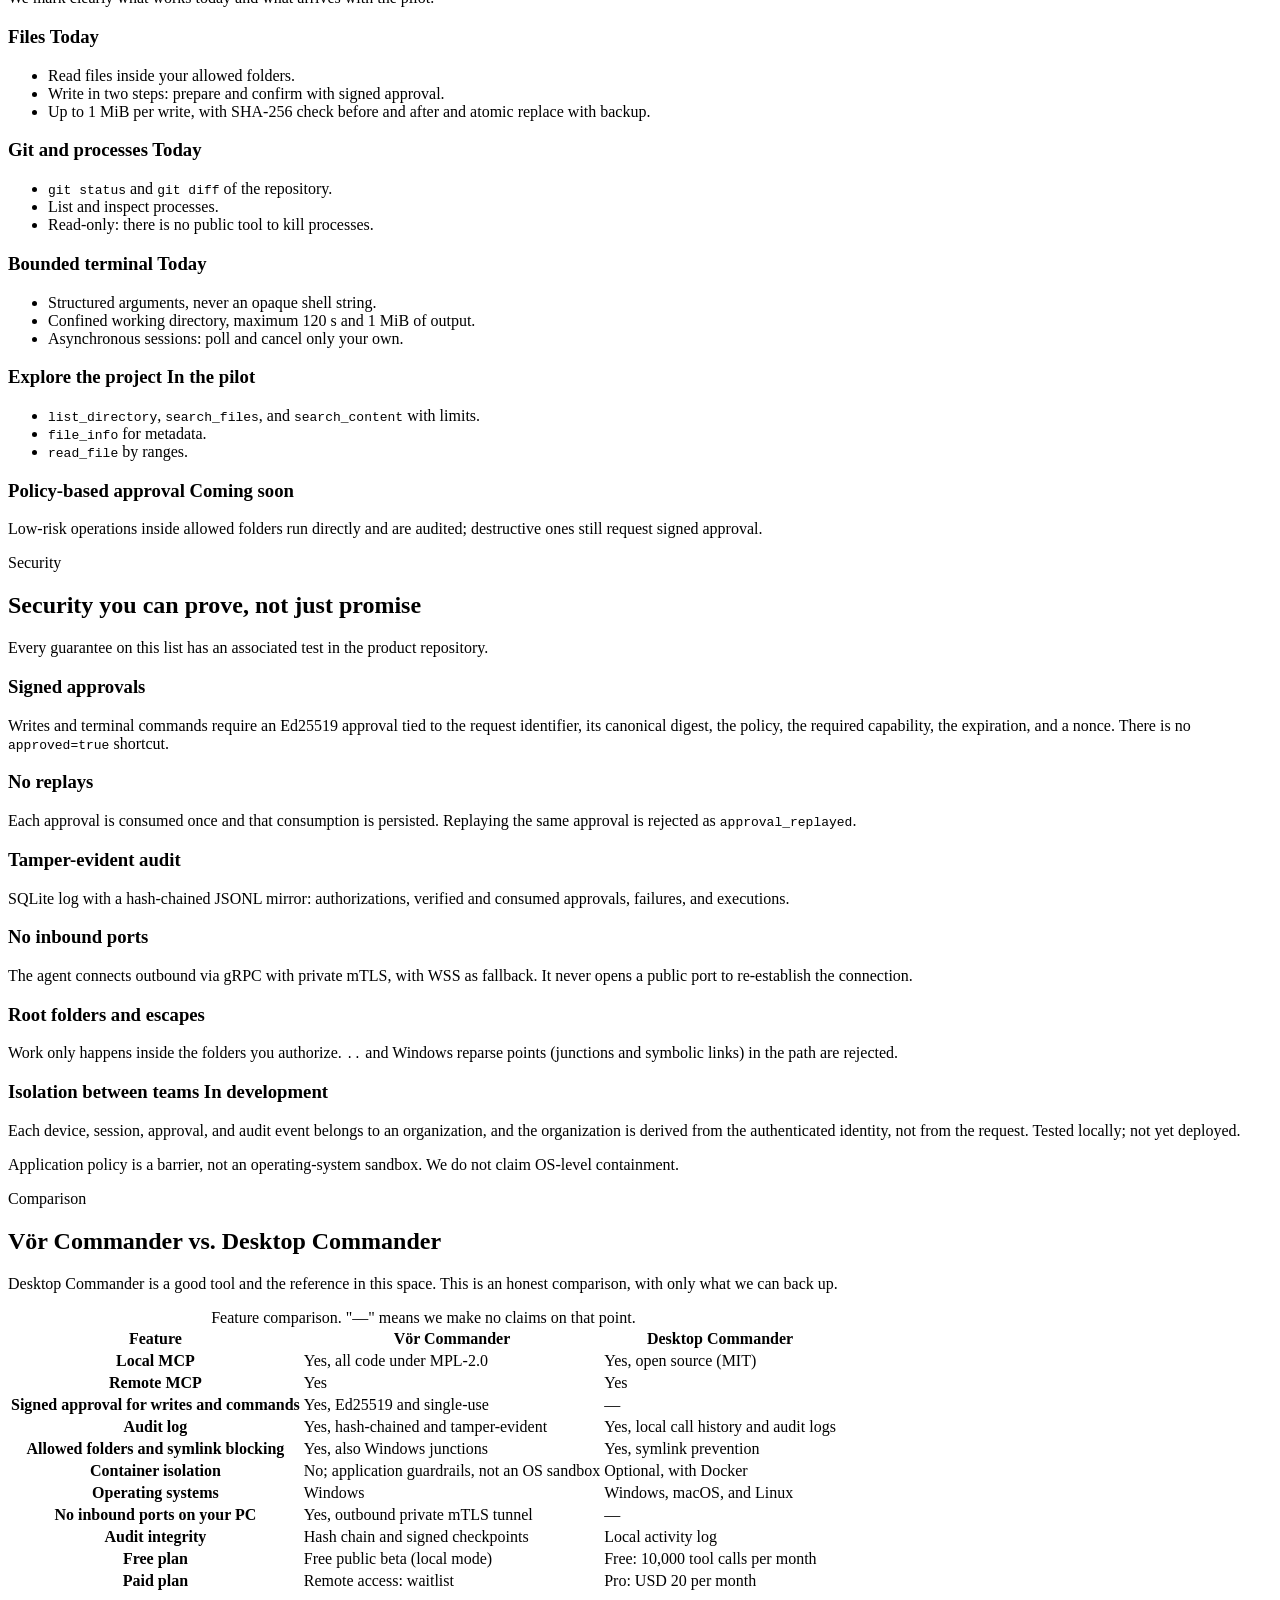
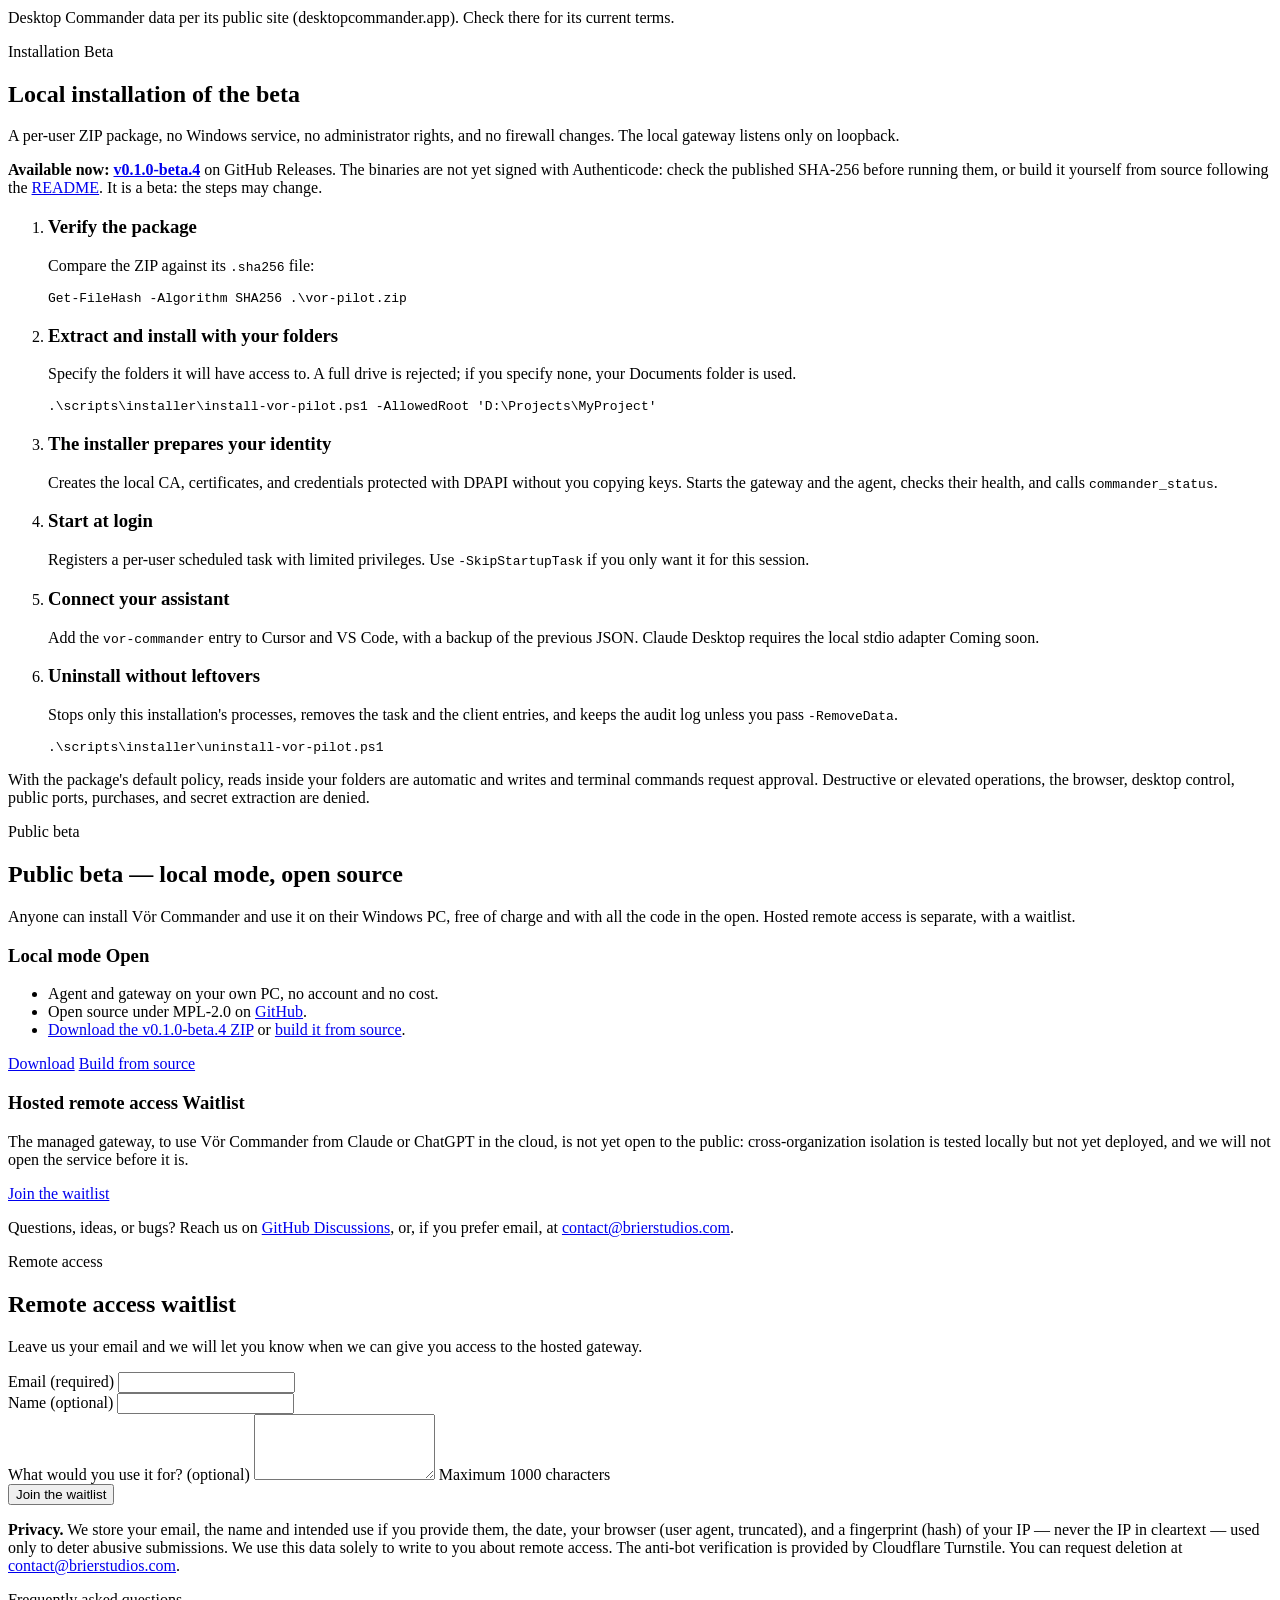
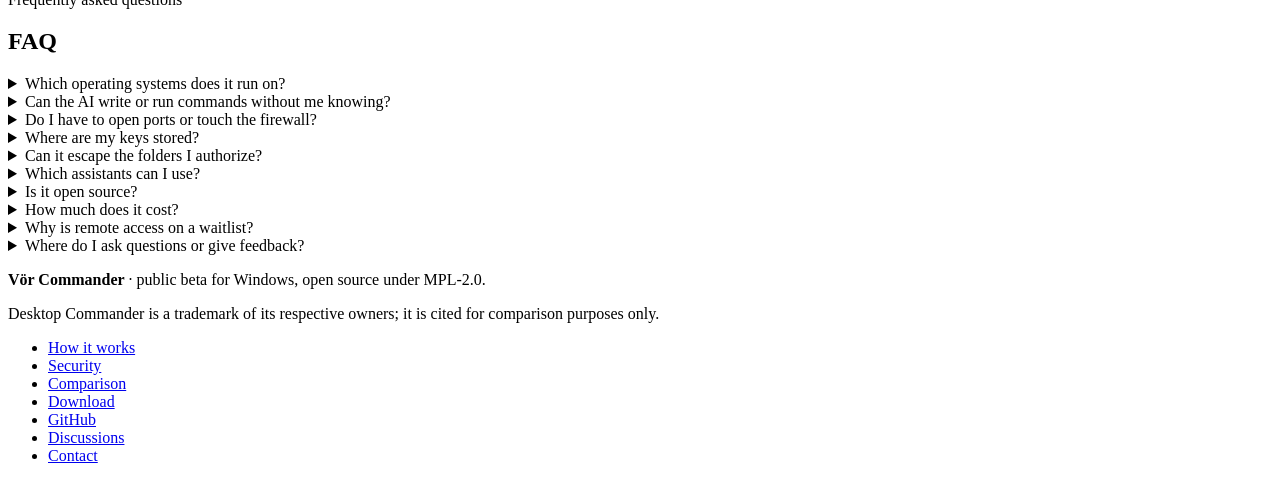
==== commit 03c33b8c: "Beta 4: cierra el bypass --confirmed del aprobador, terminal segura sin firma y exploracion publica" ====
--- a/site/en/index.html
+++ b/site/en/index.html
@@ -64,7 +64,7 @@
           <a class="btn btn-primary" href="https://github.com/BrierAinz/vor-commander/releases">Download</a>
           <a class="btn btn-ghost" href="#waitlist">Remote access waitlist</a>
         </div>
-        <p class="hero-note">You can now <a href="https://github.com/BrierAinz/vor-commander/releases/download/v0.1.0-beta.3/VorCommanderPilot-0.1.0-beta.3-win-x64.zip">download the v0.1.0-beta.3 ZIP</a> or <a href="https://github.com/BrierAinz/vor-commander#readme">build it from source</a>.</p>
+        <p class="hero-note">You can now <a href="https://github.com/BrierAinz/vor-commander/releases/download/v0.1.0-beta.4/VorCommanderPilot-0.1.0-beta.4-win-x64.zip">download the v0.1.0-beta.4 ZIP</a> or <a href="https://github.com/BrierAinz/vor-commander#readme">build it from source</a>.</p>
         <ul class="clients" aria-label="Compatible assistants">
           <li>Claude <small>(remote connector, with waitlist)</small></li>
           <li>ChatGPT <small>(read-only connector, validated)</small></li>
@@ -319,7 +319,7 @@
           <p class="lead">A per-user ZIP package, no Windows service, no administrator rights, and no firewall changes. The local gateway listens only on loopback.</p>
         </div>
         <div class="callout" role="note">
-          <p><strong>Available now: <a href="https://github.com/BrierAinz/vor-commander/releases/tag/v0.1.0-beta.3">v0.1.0-beta.3</a></strong> on GitHub Releases. The binaries are not yet signed with Authenticode: check the published SHA-256 before running them, or build it yourself from source following the <a href="https://github.com/BrierAinz/vor-commander#readme">README</a>. It is a beta: the steps may change.</p>
+          <p><strong>Available now: <a href="https://github.com/BrierAinz/vor-commander/releases/tag/v0.1.0-beta.4">v0.1.0-beta.4</a></strong> on GitHub Releases. The binaries are not yet signed with Authenticode: check the published SHA-256 before running them, or build it yourself from source following the <a href="https://github.com/BrierAinz/vor-commander#readme">README</a>. It is a beta: the steps may change.</p>
         </div>
         <ol class="steps">
           <li>
@@ -368,7 +368,7 @@
             <ul>
               <li>Agent and gateway on your own PC, no account and no cost.</li>
               <li>Open source under MPL-2.0 on <a href="https://github.com/BrierAinz/vor-commander">GitHub</a>.</li>
-              <li><a href="https://github.com/BrierAinz/vor-commander/releases/download/v0.1.0-beta.3/VorCommanderPilot-0.1.0-beta.3-win-x64.zip">Download the v0.1.0-beta.3 ZIP</a> or <a href="https://github.com/BrierAinz/vor-commander#readme">build it from source</a>.</li>
+              <li><a href="https://github.com/BrierAinz/vor-commander/releases/download/v0.1.0-beta.4/VorCommanderPilot-0.1.0-beta.4-win-x64.zip">Download the v0.1.0-beta.4 ZIP</a> or <a href="https://github.com/BrierAinz/vor-commander#readme">build it from source</a>.</li>
             </ul>
             <div class="card-actions">
               <a class="btn btn-primary" href="https://github.com/BrierAinz/vor-commander/releases">Download</a>
